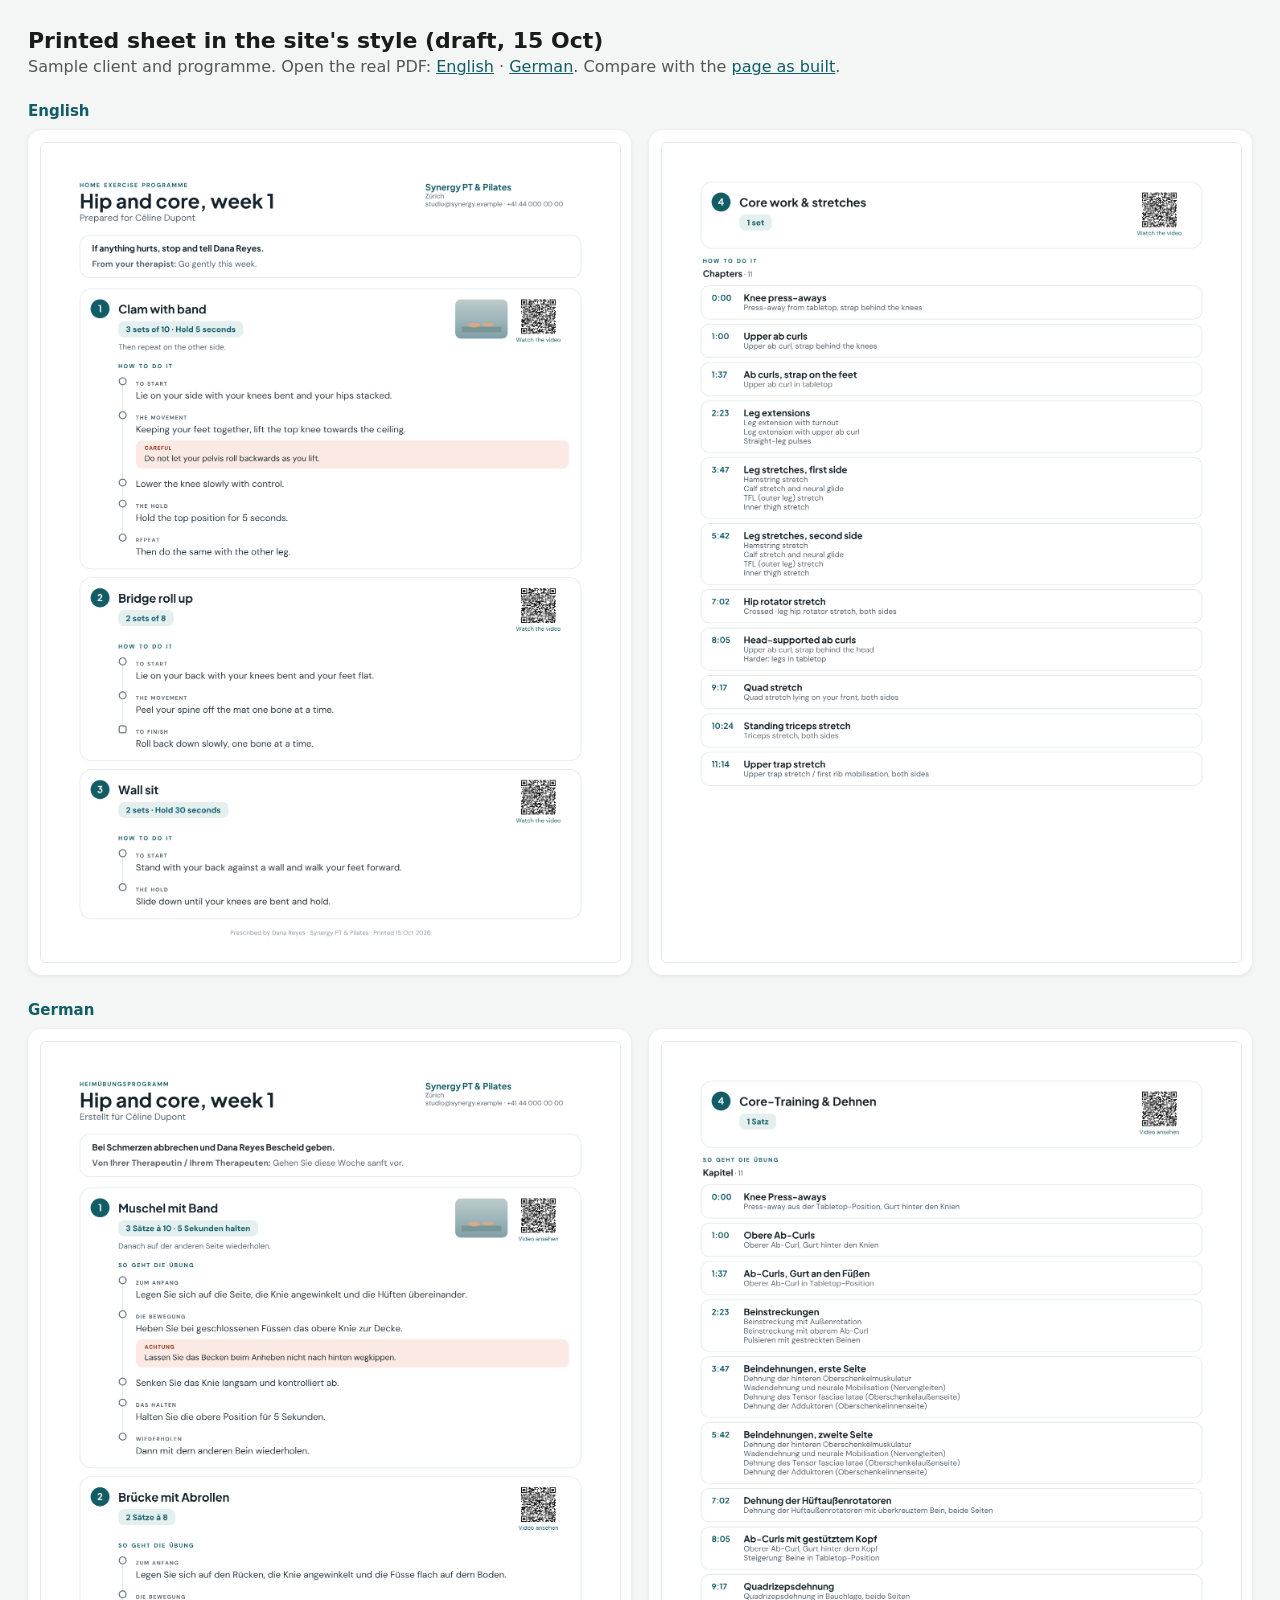
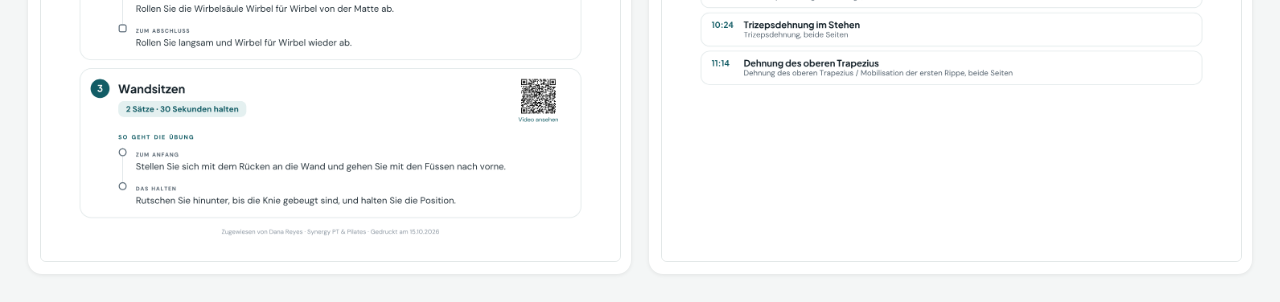
==== sheet/index.html @ 39b75c75 "Printed sheet in the site style (draft)" ====
<!doctype html><html lang=en><head><meta charset=utf-8><meta name=robots content=noindex><meta name=viewport content="width=device-width,initial-scale=1"><title>Printed sheet, site style</title><style>
body{font-family:-apple-system,system-ui,sans-serif;margin:0;padding:28px;background:#f4f6f6;color:#1b1b1b}
h1{font-size:22px;margin:0 0 4px}p{color:#555;margin:0 0 18px}a{color:#125c65}
h2{font-size:15px;color:#125c65;margin:26px 0 10px}
.g{display:grid;grid-template-columns:1fr 1fr;gap:18px}
figure{margin:0;background:#fff;border-radius:14px;padding:12px;box-shadow:0 1px 4px rgba(0,0,0,.08)}
img{width:100%;display:block;border-radius:6px;border:1px solid #e3e8e8}
@media(max-width:900px){.g{grid-template-columns:1fr}}
</style></head><body>
<h1>Printed sheet in the site's style (draft, 15 Oct)</h1>
<p>Sample client and programme. Open the real PDF: <a href=sheet-en.pdf>English</a> · <a href=sheet-de.pdf>German</a>. Compare with the <a href=../built/>page as built</a>.</p>
<h2>English</h2><div class=g><figure><a href=sheet-en-p1.png><img src=sheet-en-p1.png></a></figure><figure><a href=sheet-en-p2.png><img src=sheet-en-p2.png></a></figure></div>
<h2>German</h2><div class=g><figure><a href=sheet-de-p1.png><img src=sheet-de-p1.png></a></figure><figure><a href=sheet-de-p2.png><img src=sheet-de-p2.png></a></figure></div>
</body></html>
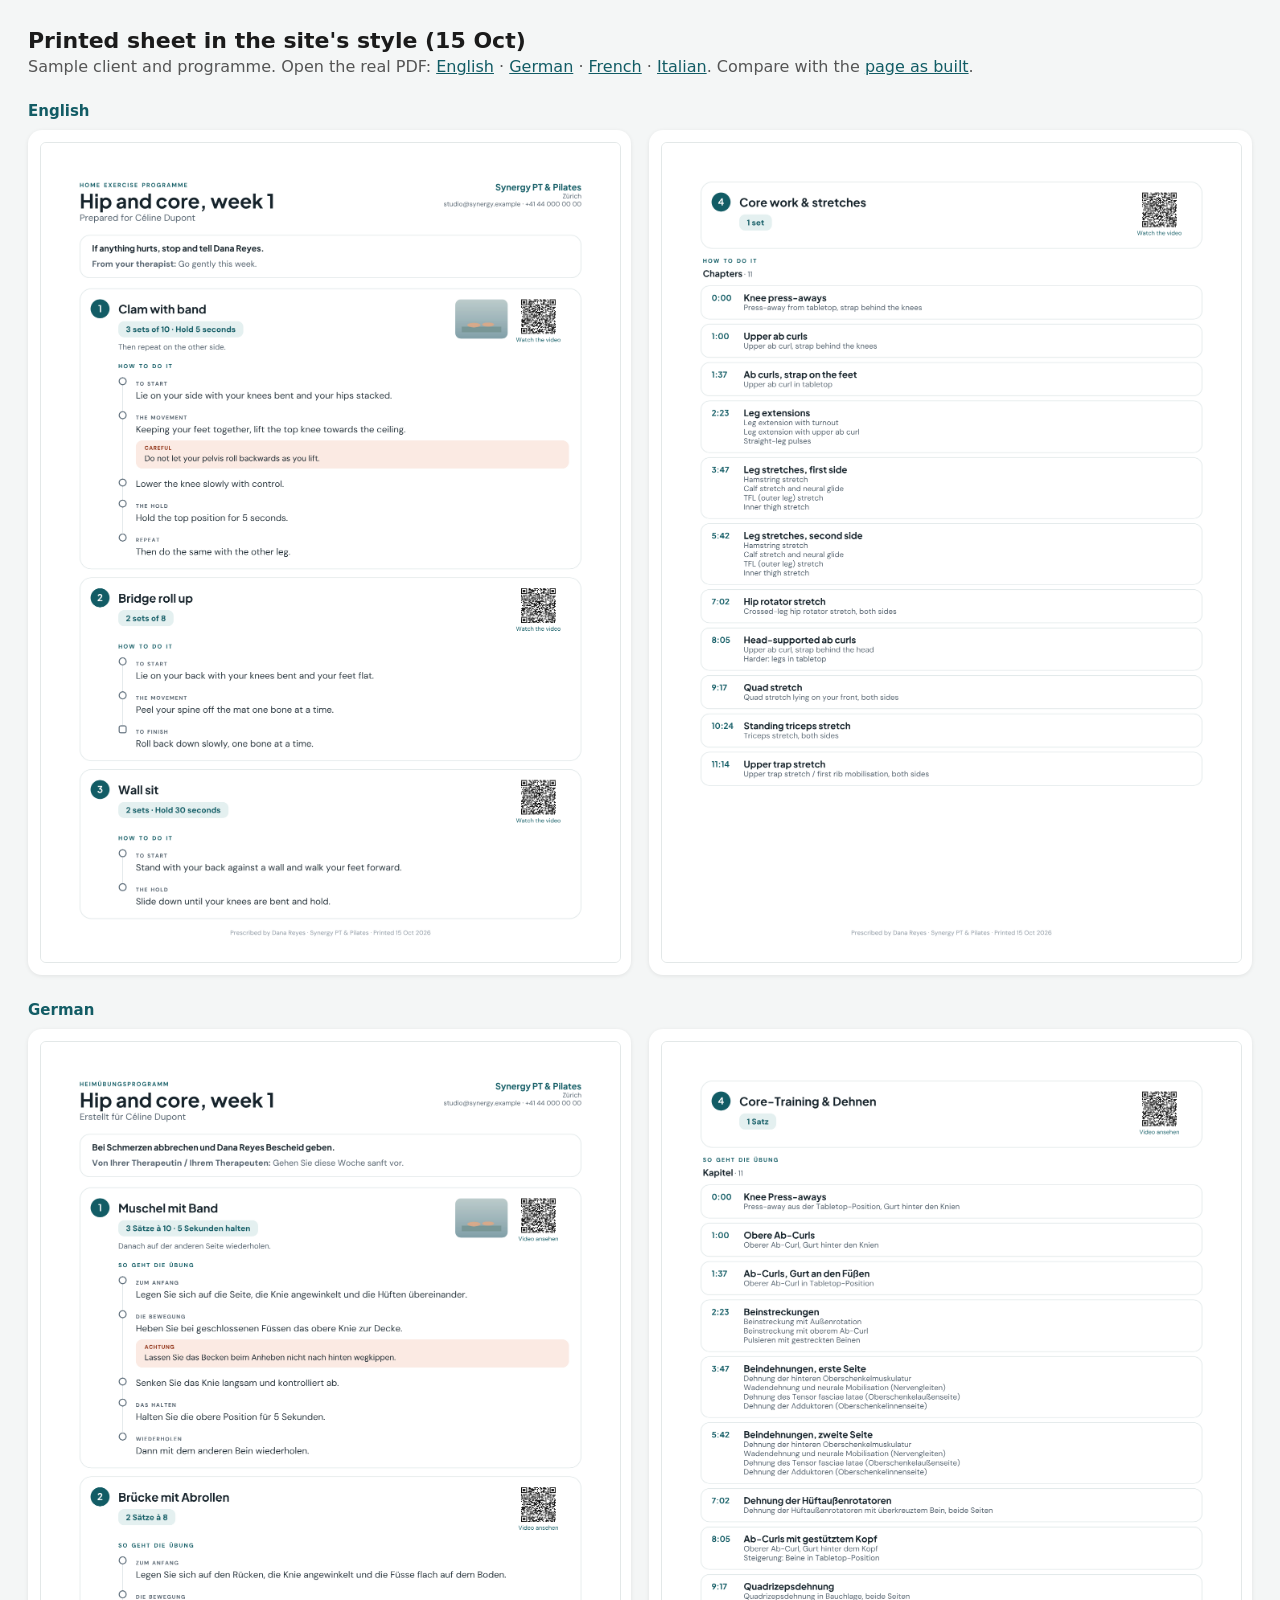
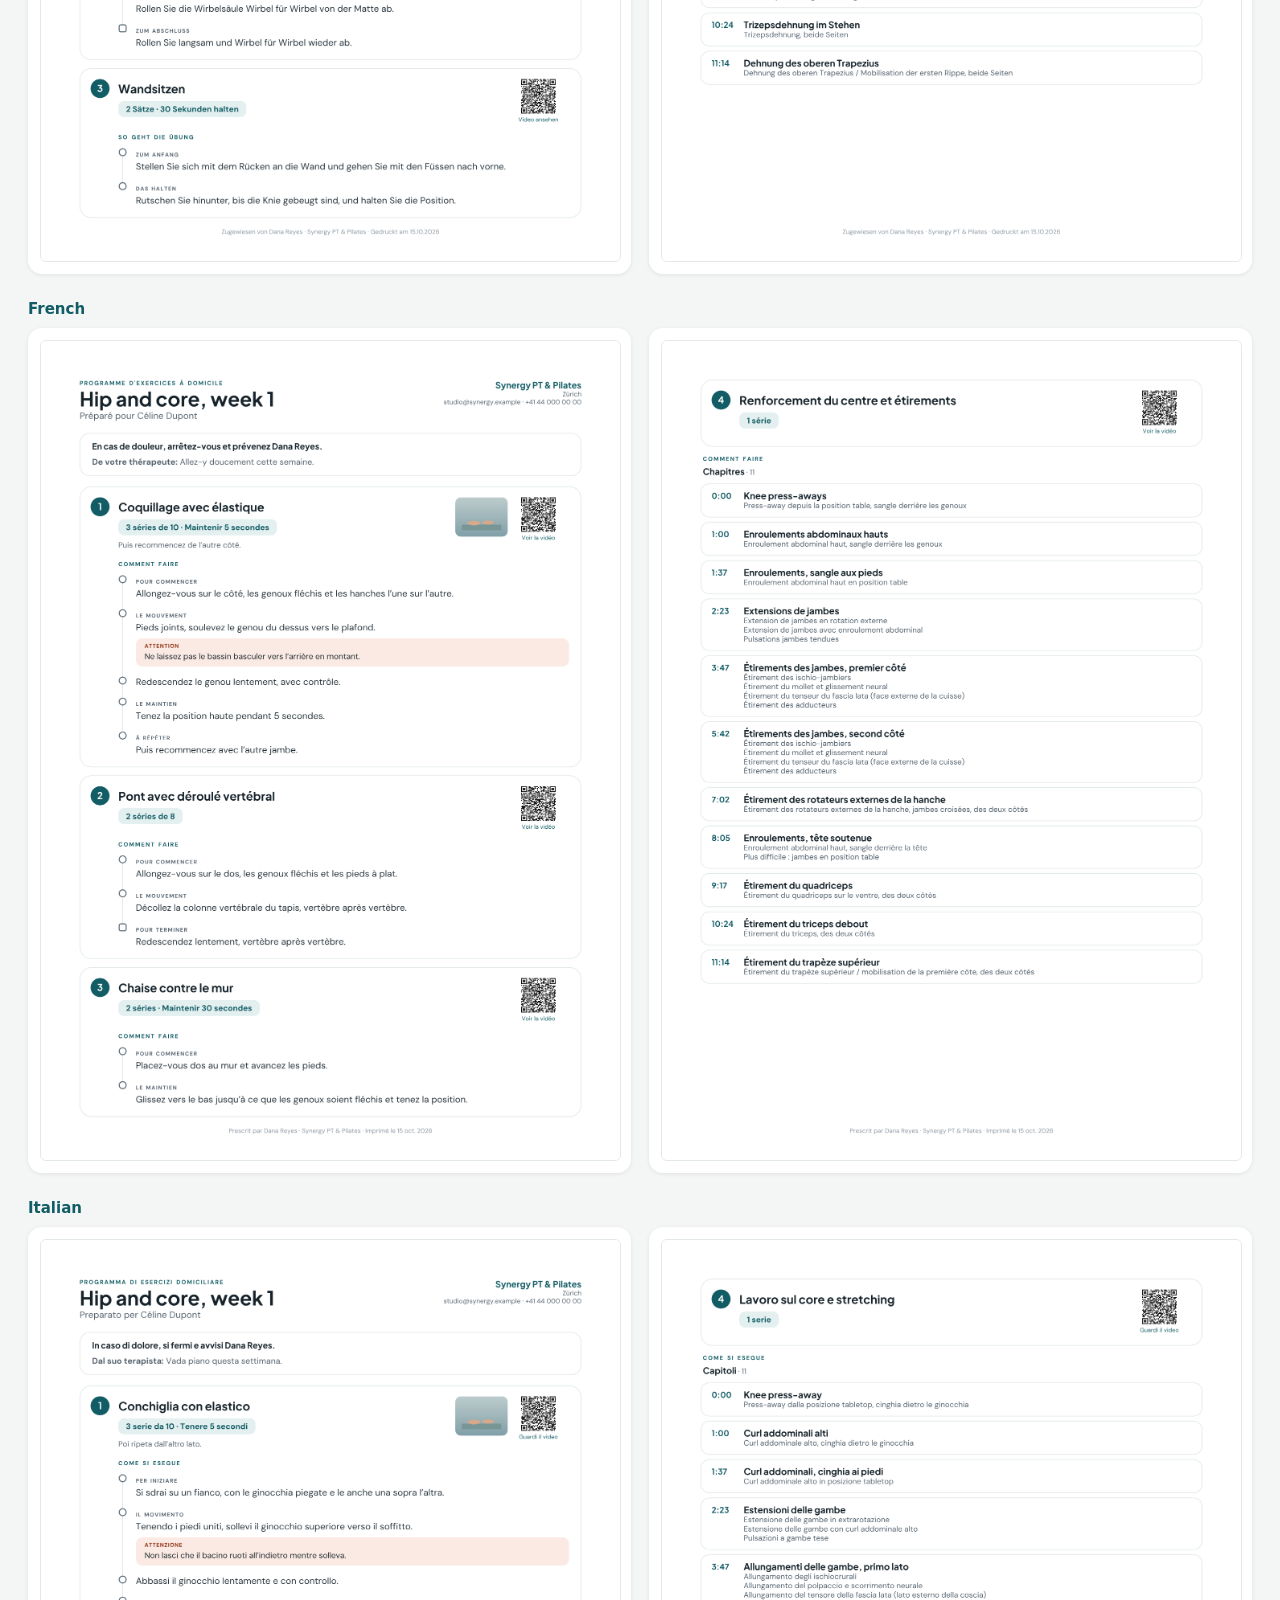
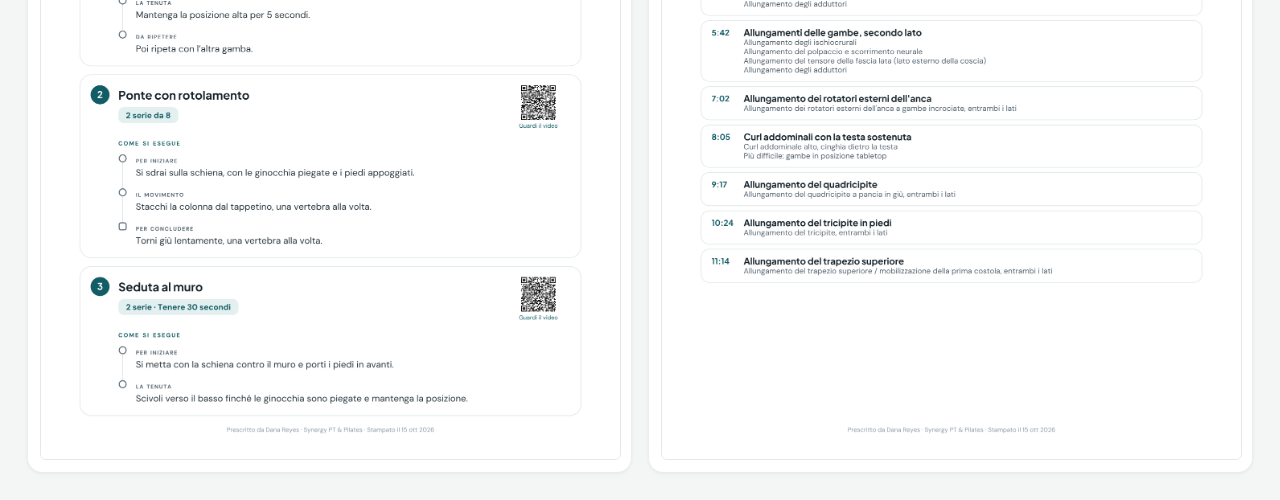
==== commit 3e2e7de3: "Printed sheet: footer on every page, studio right-aligned, fr and it" ====
--- a/sheet/index.html
+++ b/sheet/index.html
@@ -7,8 +7,10 @@
 img{width:100%;display:block;border-radius:6px;border:1px solid #e3e8e8}
 @media(max-width:900px){.g{grid-template-columns:1fr}}
 </style></head><body>
-<h1>Printed sheet in the site's style (draft, 15 Oct)</h1>
-<p>Sample client and programme. Open the real PDF: <a href=sheet-en.pdf>English</a> · <a href=sheet-de.pdf>German</a>. Compare with the <a href=../built/>page as built</a>.</p>
+<h1>Printed sheet in the site's style (15 Oct)</h1>
+<p>Sample client and programme. Open the real PDF: <a href=sheet-en.pdf>English</a> · <a href=sheet-de.pdf>German</a> · <a href=sheet-fr.pdf>French</a> · <a href=sheet-it.pdf>Italian</a>. Compare with the <a href=../built/>page as built</a>.</p>
 <h2>English</h2><div class=g><figure><a href=sheet-en-p1.png><img src=sheet-en-p1.png></a></figure><figure><a href=sheet-en-p2.png><img src=sheet-en-p2.png></a></figure></div>
 <h2>German</h2><div class=g><figure><a href=sheet-de-p1.png><img src=sheet-de-p1.png></a></figure><figure><a href=sheet-de-p2.png><img src=sheet-de-p2.png></a></figure></div>
+<h2>French</h2><div class=g><figure><a href=sheet-fr-p1.png><img src=sheet-fr-p1.png></a></figure><figure><a href=sheet-fr-p2.png><img src=sheet-fr-p2.png></a></figure></div>
+<h2>Italian</h2><div class=g><figure><a href=sheet-it-p1.png><img src=sheet-it-p1.png></a></figure><figure><a href=sheet-it-p2.png><img src=sheet-it-p2.png></a></figure></div>
 </body></html>
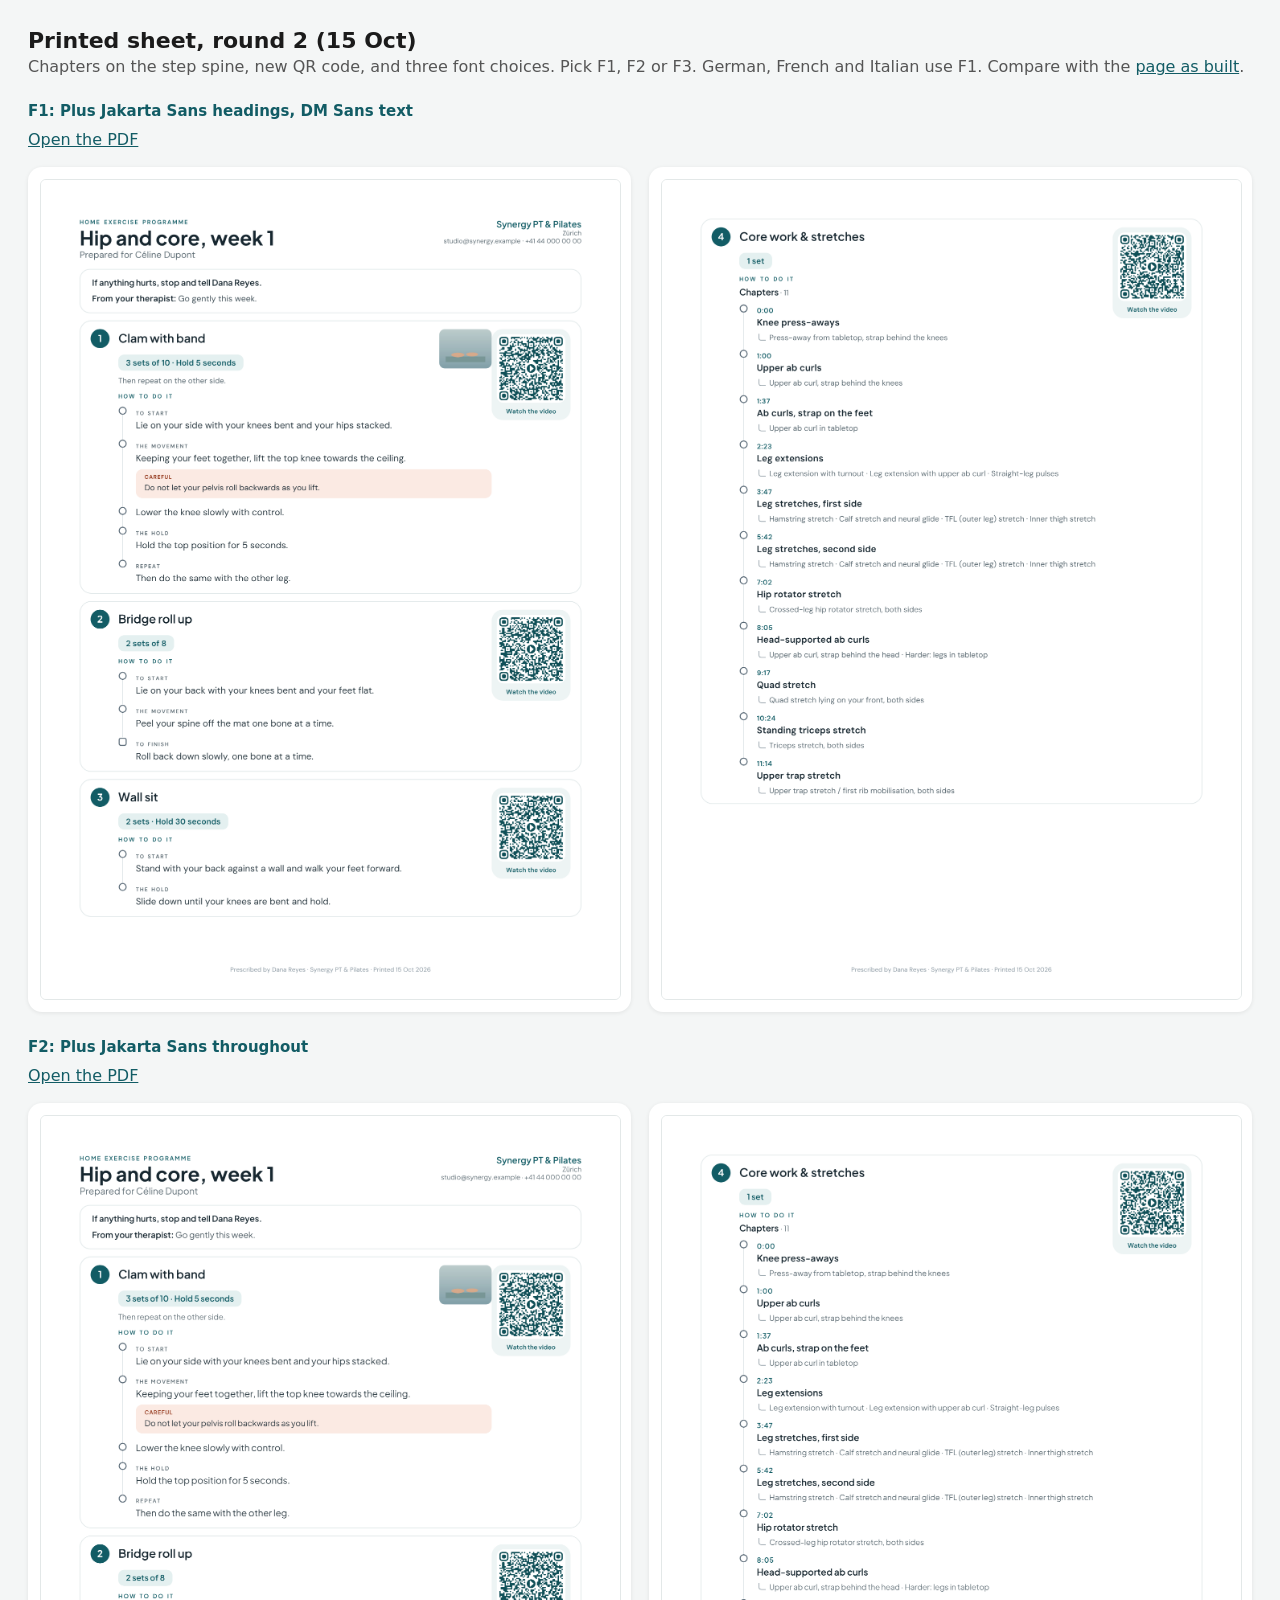
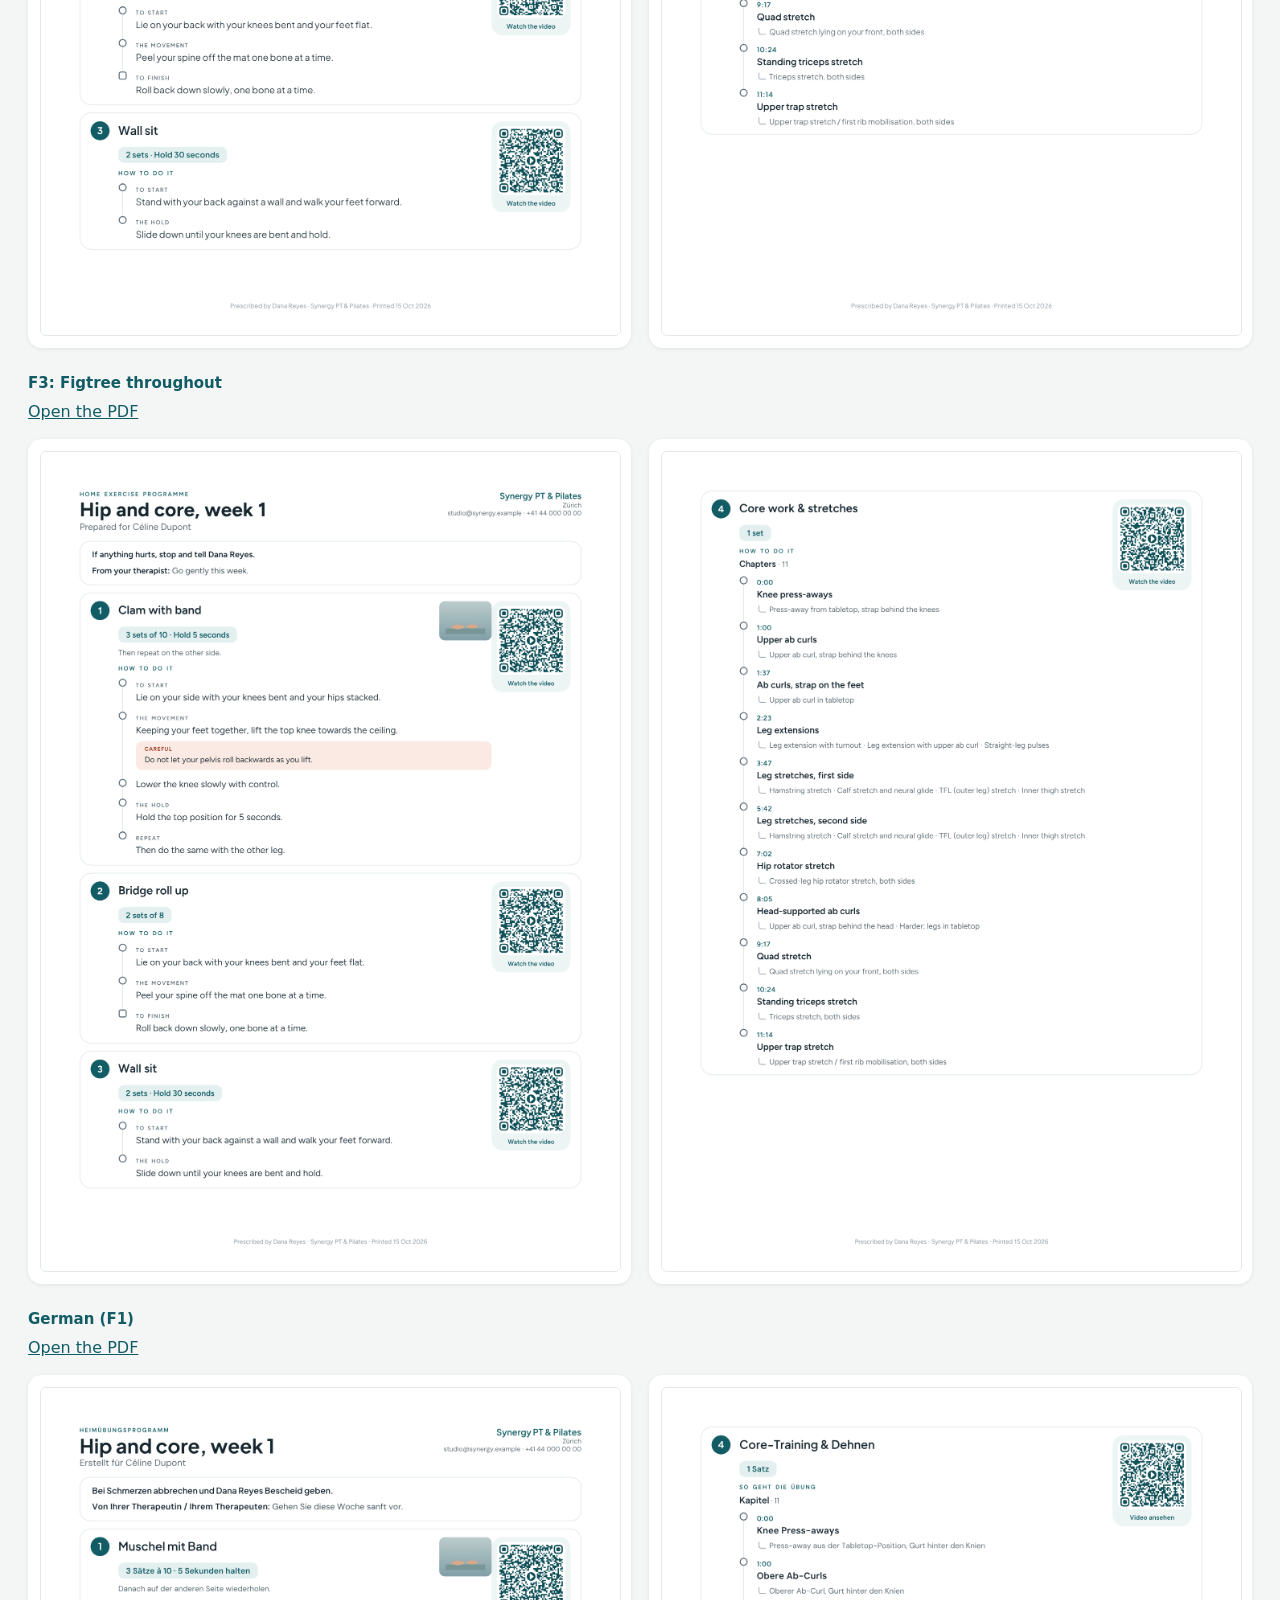
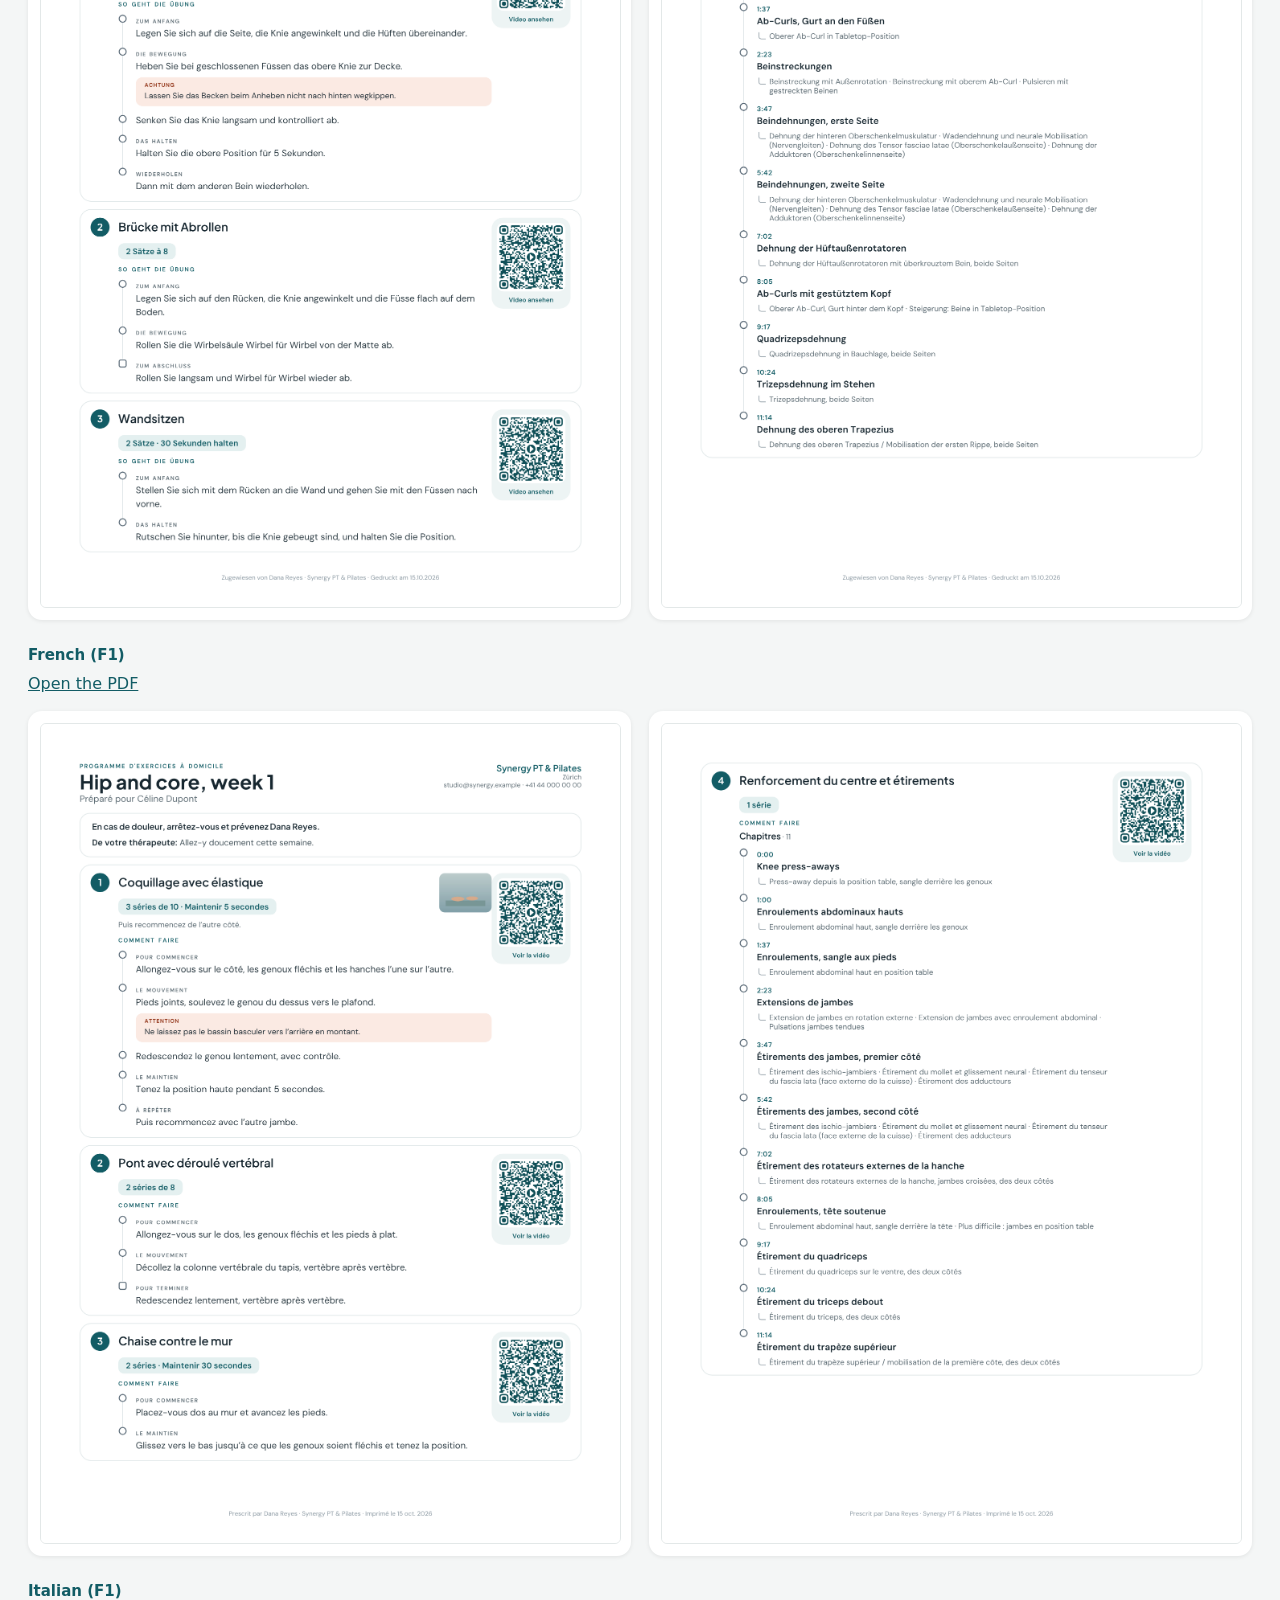
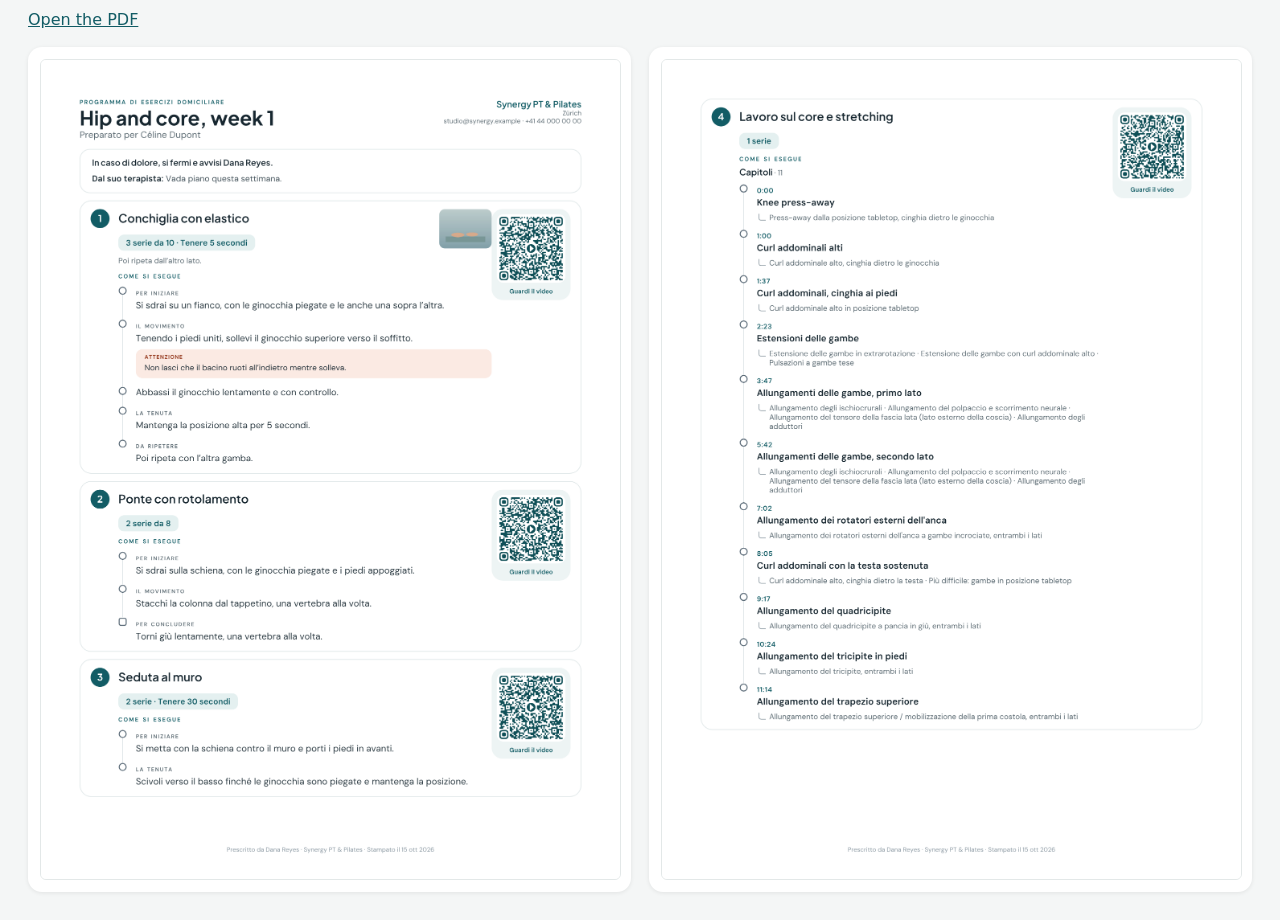
==== commit b57a1f7d: "Sheet round 2: chapter spine, QR, font options" ====
--- a/sheet/index.html
+++ b/sheet/index.html
@@ -7,10 +7,12 @@
 img{width:100%;display:block;border-radius:6px;border:1px solid #e3e8e8}
 @media(max-width:900px){.g{grid-template-columns:1fr}}
 </style></head><body>
-<h1>Printed sheet in the site's style (15 Oct)</h1>
-<p>Sample client and programme. Open the real PDF: <a href=sheet-en.pdf>English</a> · <a href=sheet-de.pdf>German</a> · <a href=sheet-fr.pdf>French</a> · <a href=sheet-it.pdf>Italian</a>. Compare with the <a href=../built/>page as built</a>.</p>
-<h2>English</h2><div class=g><figure><a href=sheet-en-p1.png><img src=sheet-en-p1.png></a></figure><figure><a href=sheet-en-p2.png><img src=sheet-en-p2.png></a></figure></div>
-<h2>German</h2><div class=g><figure><a href=sheet-de-p1.png><img src=sheet-de-p1.png></a></figure><figure><a href=sheet-de-p2.png><img src=sheet-de-p2.png></a></figure></div>
-<h2>French</h2><div class=g><figure><a href=sheet-fr-p1.png><img src=sheet-fr-p1.png></a></figure><figure><a href=sheet-fr-p2.png><img src=sheet-fr-p2.png></a></figure></div>
-<h2>Italian</h2><div class=g><figure><a href=sheet-it-p1.png><img src=sheet-it-p1.png></a></figure><figure><a href=sheet-it-p2.png><img src=sheet-it-p2.png></a></figure></div>
+<h1>Printed sheet, round 2 (15 Oct)</h1>
+<p>Chapters on the step spine, new QR code, and three font choices. Pick F1, F2 or F3. German, French and Italian use F1. Compare with the <a href=../built/>page as built</a>.</p>
+<h2>F1: Plus Jakarta Sans headings, DM Sans text</h2><p><a href=sheet-en-F1.pdf>Open the PDF</a></p><div class=g><figure><a href=sheet-en-F1-p1.png><img src=sheet-en-F1-p1.png></a></figure><figure><a href=sheet-en-F1-p2.png><img src=sheet-en-F1-p2.png></a></figure></div>
+<h2>F2: Plus Jakarta Sans throughout</h2><p><a href=sheet-en-F2.pdf>Open the PDF</a></p><div class=g><figure><a href=sheet-en-F2-p1.png><img src=sheet-en-F2-p1.png></a></figure><figure><a href=sheet-en-F2-p2.png><img src=sheet-en-F2-p2.png></a></figure></div>
+<h2>F3: Figtree throughout</h2><p><a href=sheet-en-F3.pdf>Open the PDF</a></p><div class=g><figure><a href=sheet-en-F3-p1.png><img src=sheet-en-F3-p1.png></a></figure><figure><a href=sheet-en-F3-p2.png><img src=sheet-en-F3-p2.png></a></figure></div>
+<h2>German (F1)</h2><p><a href=sheet-de.pdf>Open the PDF</a></p><div class=g><figure><a href=sheet-de-p1.png><img src=sheet-de-p1.png></a></figure><figure><a href=sheet-de-p2.png><img src=sheet-de-p2.png></a></figure></div>
+<h2>French (F1)</h2><p><a href=sheet-fr.pdf>Open the PDF</a></p><div class=g><figure><a href=sheet-fr-p1.png><img src=sheet-fr-p1.png></a></figure><figure><a href=sheet-fr-p2.png><img src=sheet-fr-p2.png></a></figure></div>
+<h2>Italian (F1)</h2><p><a href=sheet-it.pdf>Open the PDF</a></p><div class=g><figure><a href=sheet-it-p1.png><img src=sheet-it-p1.png></a></figure><figure><a href=sheet-it-p2.png><img src=sheet-it-p2.png></a></figure></div>
 </body></html>
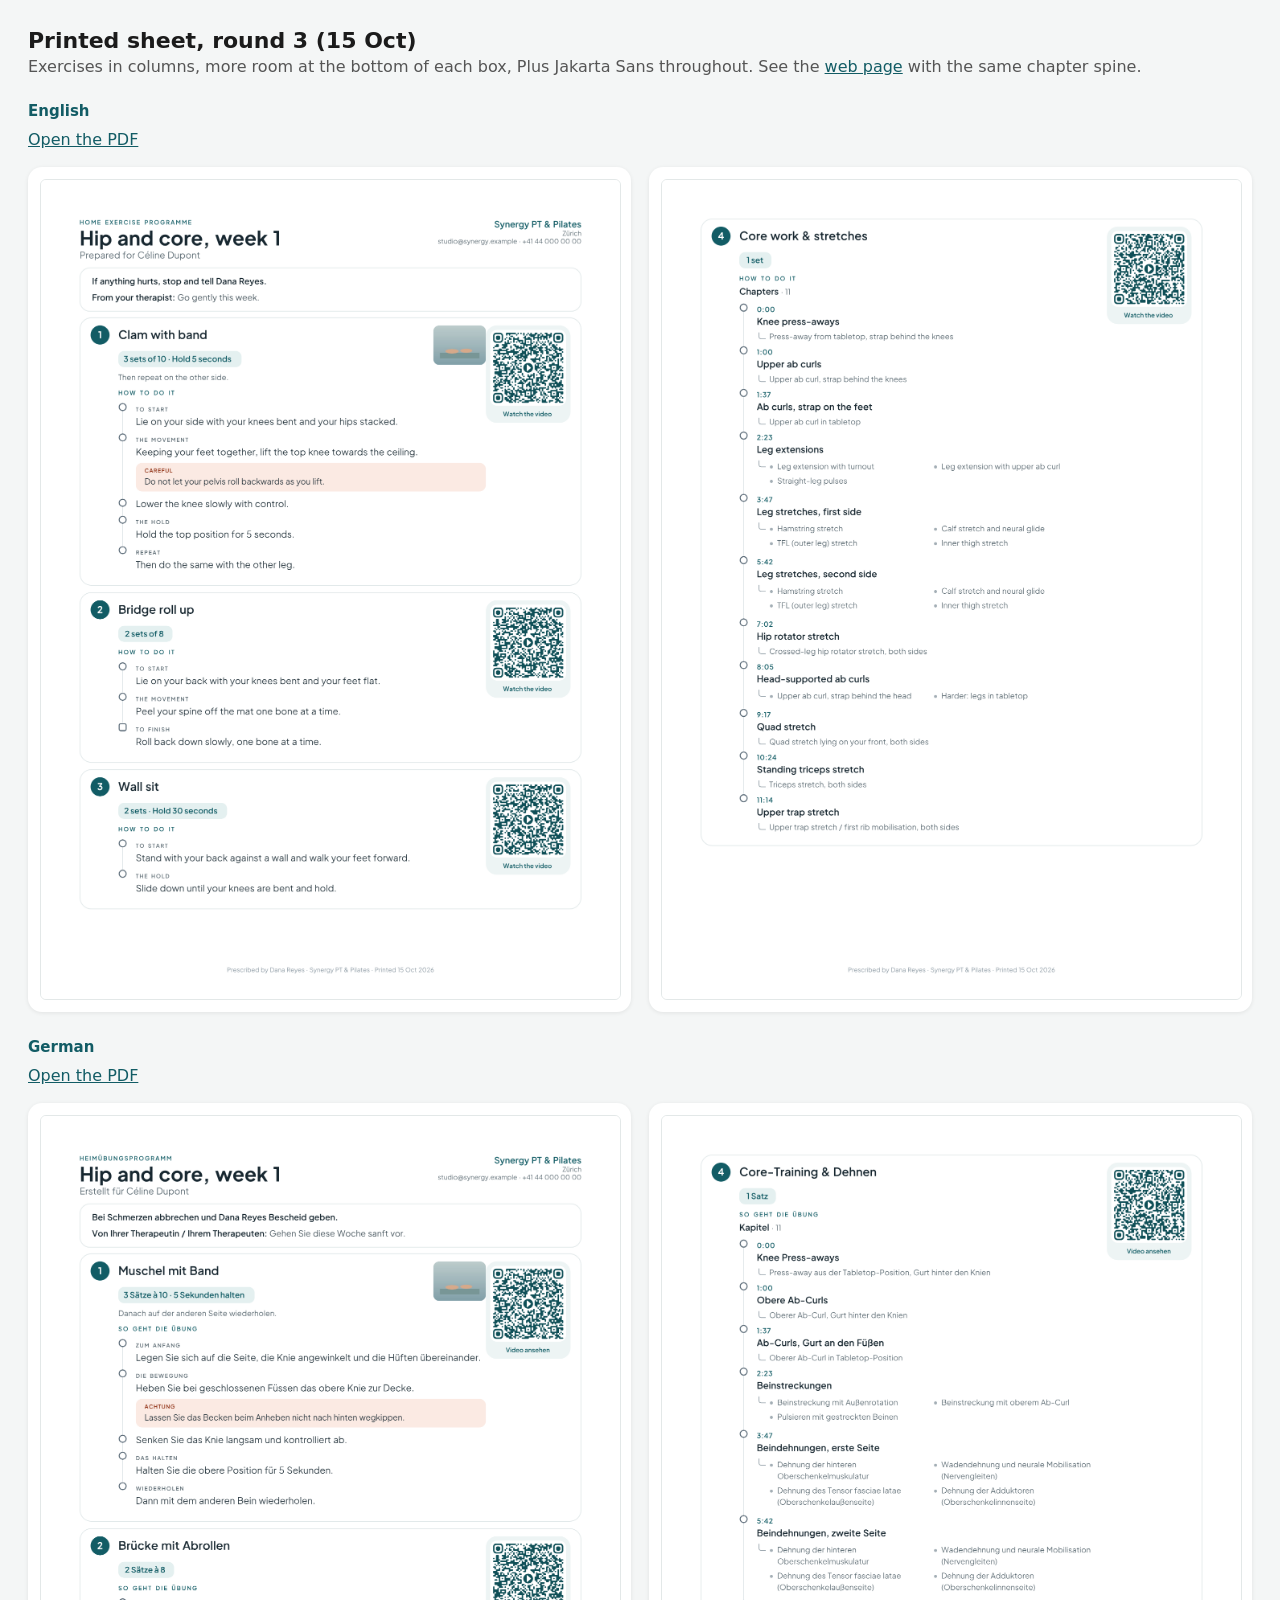
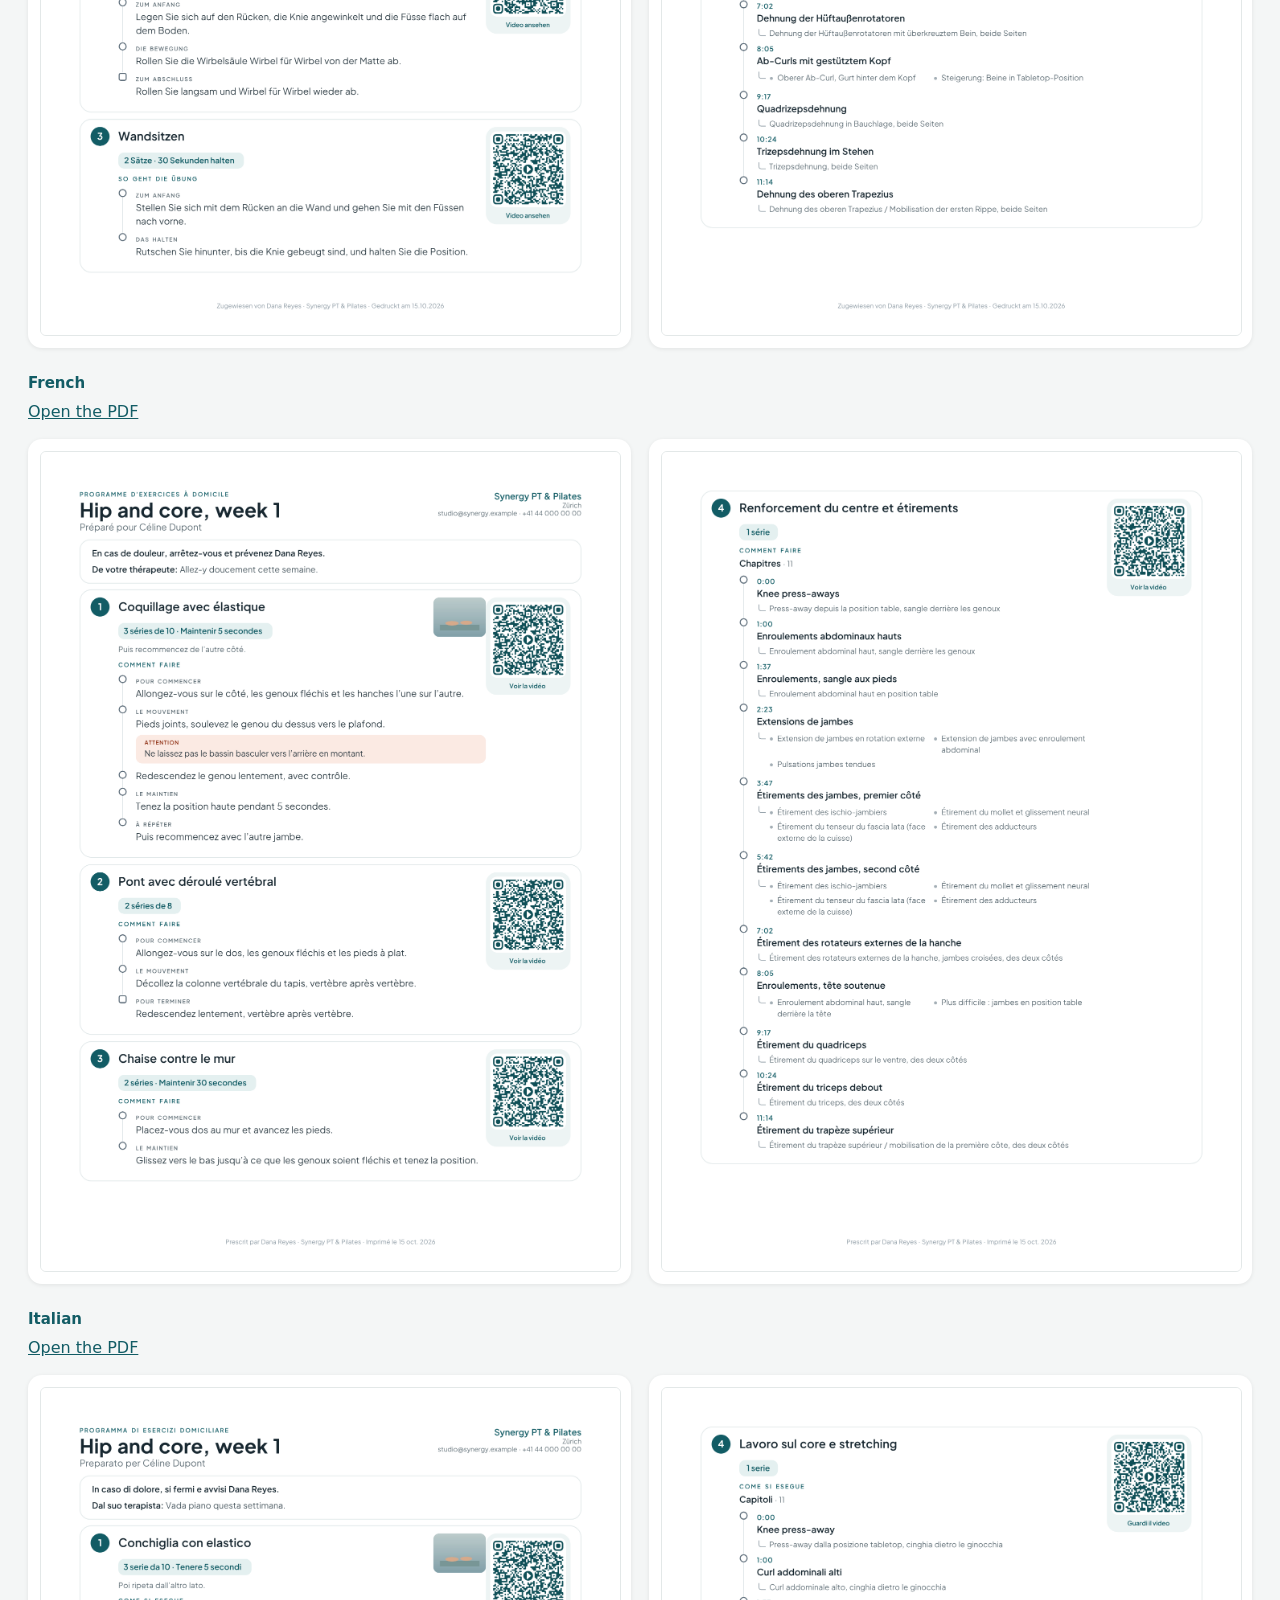
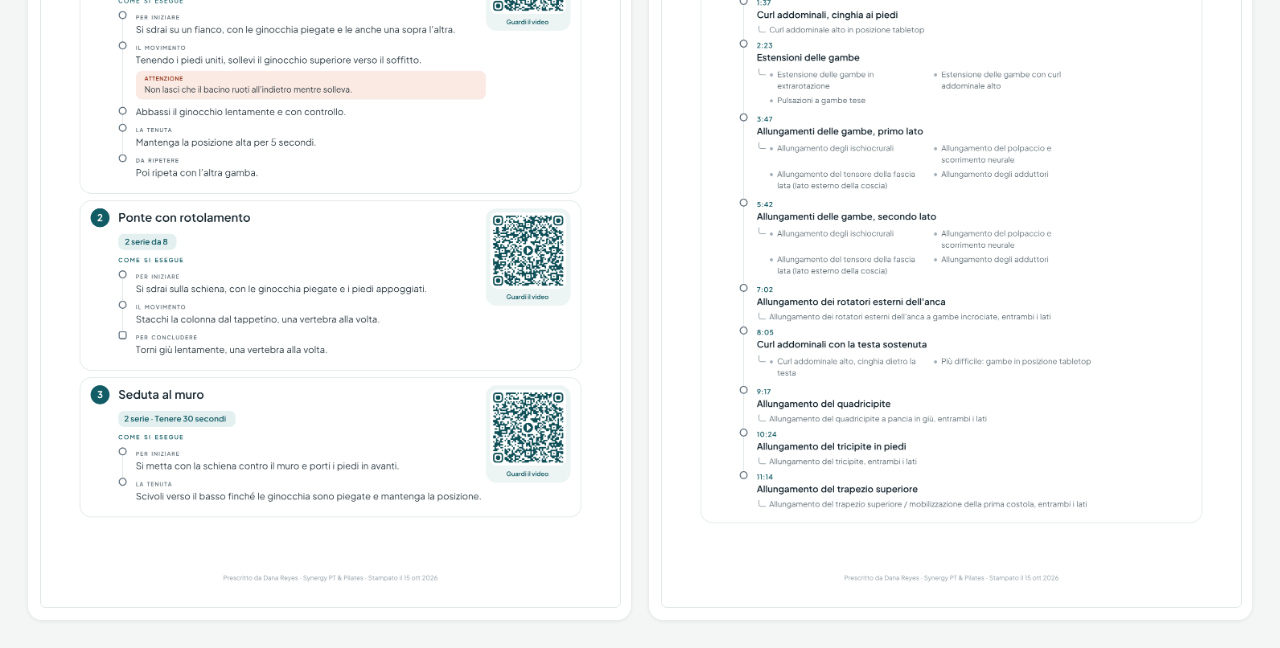
==== commit 24cf840c: "Sheet round 3 and web chapter spine" ====
--- a/sheet/index.html
+++ b/sheet/index.html
@@ -7,12 +7,9 @@
 img{width:100%;display:block;border-radius:6px;border:1px solid #e3e8e8}
 @media(max-width:900px){.g{grid-template-columns:1fr}}
 </style></head><body>
-<h1>Printed sheet, round 2 (15 Oct)</h1>
-<p>Chapters on the step spine, new QR code, and three font choices. Pick F1, F2 or F3. German, French and Italian use F1. Compare with the <a href=../built/>page as built</a>.</p>
-<h2>F1: Plus Jakarta Sans headings, DM Sans text</h2><p><a href=sheet-en-F1.pdf>Open the PDF</a></p><div class=g><figure><a href=sheet-en-F1-p1.png><img src=sheet-en-F1-p1.png></a></figure><figure><a href=sheet-en-F1-p2.png><img src=sheet-en-F1-p2.png></a></figure></div>
-<h2>F2: Plus Jakarta Sans throughout</h2><p><a href=sheet-en-F2.pdf>Open the PDF</a></p><div class=g><figure><a href=sheet-en-F2-p1.png><img src=sheet-en-F2-p1.png></a></figure><figure><a href=sheet-en-F2-p2.png><img src=sheet-en-F2-p2.png></a></figure></div>
-<h2>F3: Figtree throughout</h2><p><a href=sheet-en-F3.pdf>Open the PDF</a></p><div class=g><figure><a href=sheet-en-F3-p1.png><img src=sheet-en-F3-p1.png></a></figure><figure><a href=sheet-en-F3-p2.png><img src=sheet-en-F3-p2.png></a></figure></div>
-<h2>German (F1)</h2><p><a href=sheet-de.pdf>Open the PDF</a></p><div class=g><figure><a href=sheet-de-p1.png><img src=sheet-de-p1.png></a></figure><figure><a href=sheet-de-p2.png><img src=sheet-de-p2.png></a></figure></div>
-<h2>French (F1)</h2><p><a href=sheet-fr.pdf>Open the PDF</a></p><div class=g><figure><a href=sheet-fr-p1.png><img src=sheet-fr-p1.png></a></figure><figure><a href=sheet-fr-p2.png><img src=sheet-fr-p2.png></a></figure></div>
-<h2>Italian (F1)</h2><p><a href=sheet-it.pdf>Open the PDF</a></p><div class=g><figure><a href=sheet-it-p1.png><img src=sheet-it-p1.png></a></figure><figure><a href=sheet-it-p2.png><img src=sheet-it-p2.png></a></figure></div>
+<h1>Printed sheet, round 3 (15 Oct)</h1><p>Exercises in columns, more room at the bottom of each box, Plus Jakarta Sans throughout. See the <a href=../web/>web page</a> with the same chapter spine.</p>
+<h2>English</h2><p><a href=sheet-en.pdf>Open the PDF</a></p><div class=g><figure><a href=sheet-en-p1.png><img src=sheet-en-p1.png></a></figure><figure><a href=sheet-en-p2.png><img src=sheet-en-p2.png></a></figure></div>
+<h2>German</h2><p><a href=sheet-de.pdf>Open the PDF</a></p><div class=g><figure><a href=sheet-de-p1.png><img src=sheet-de-p1.png></a></figure><figure><a href=sheet-de-p2.png><img src=sheet-de-p2.png></a></figure></div>
+<h2>French</h2><p><a href=sheet-fr.pdf>Open the PDF</a></p><div class=g><figure><a href=sheet-fr-p1.png><img src=sheet-fr-p1.png></a></figure><figure><a href=sheet-fr-p2.png><img src=sheet-fr-p2.png></a></figure></div>
+<h2>Italian</h2><p><a href=sheet-it.pdf>Open the PDF</a></p><div class=g><figure><a href=sheet-it-p1.png><img src=sheet-it-p1.png></a></figure><figure><a href=sheet-it-p2.png><img src=sheet-it-p2.png></a></figure></div>
 </body></html>
